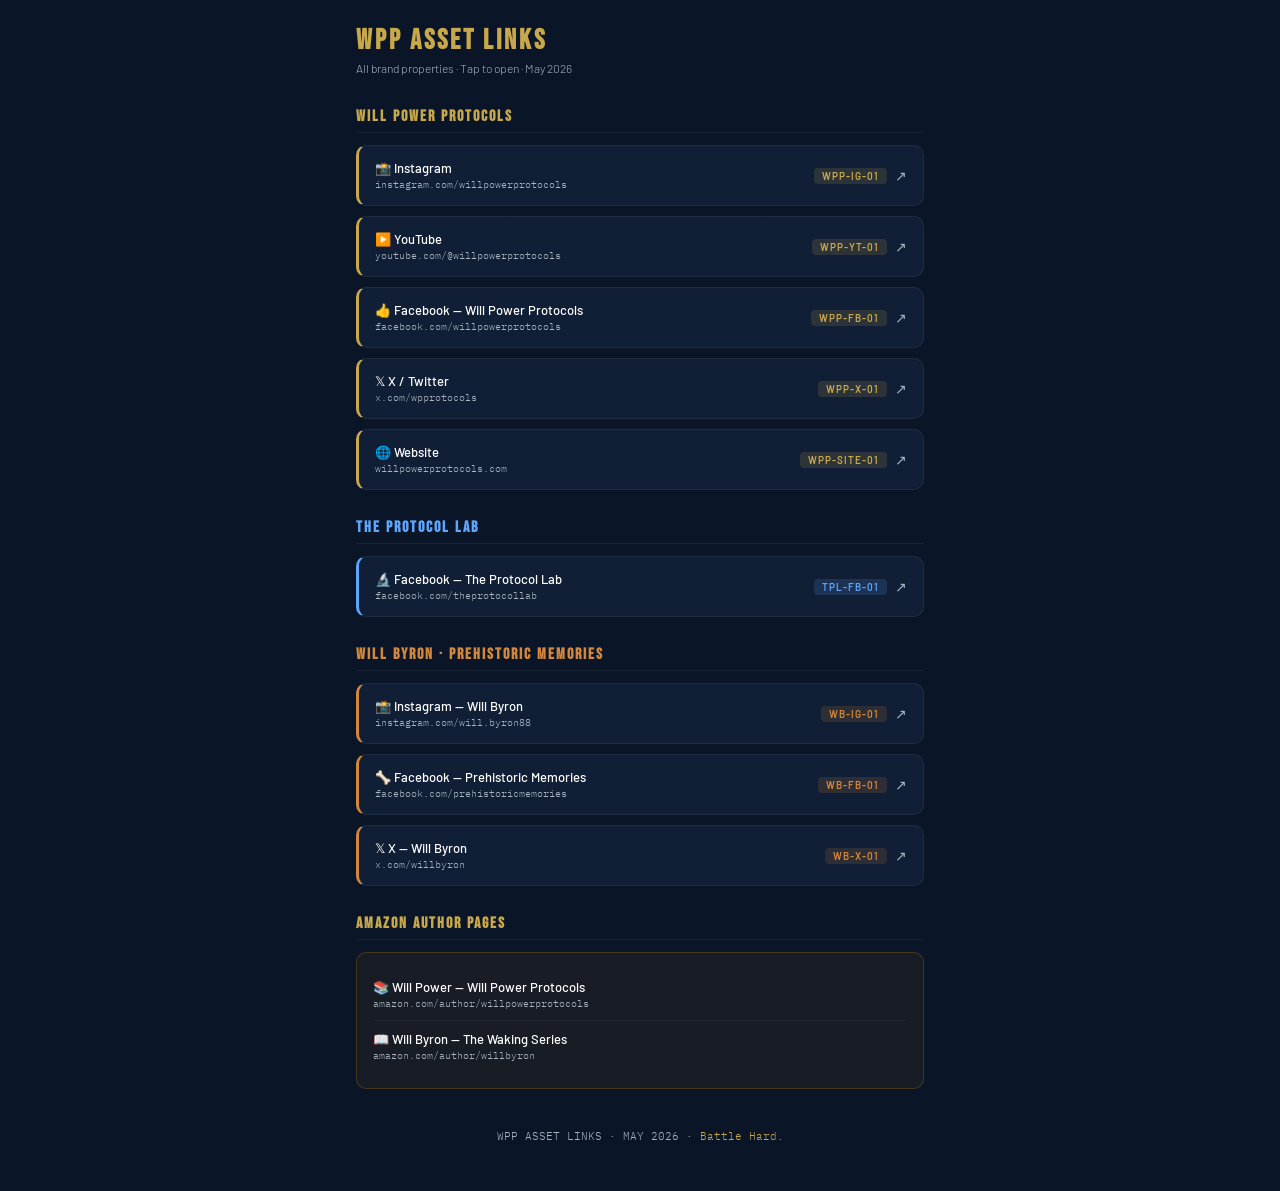
==== will-social-media-links/index.html @ e42b963a "add new social media instgram and fb accounts" ====
<!DOCTYPE html>
<html lang="en">
<head>
<meta charset="UTF-8">
<meta name="viewport" content="width=device-width, initial-scale=1">
<title>WPP Asset Links</title>
<link href="https://fonts.googleapis.com/css2?family=Bebas+Neue&family=Barlow:wght@300;400;500;600&family=IBM+Plex+Mono:wght@400;500&display=swap" rel="stylesheet">
<style>
:root{
  --navy:#0A1628;--mid:#101F36;--gold:#C9A84C;
  --amber:#D4863A;--blue:#60a5fa;--purple:#a78bfa;
  --white:#FFFFFF;--muted:#AAB4C0;--text:#D7DEE8;--green:#4ade80;
}
*{margin:0;padding:0;box-sizing:border-box;}
body{background:var(--navy);color:var(--text);font-family:'Barlow',sans-serif;font-weight:300;padding:24px 16px 48px;max-width:600px;margin:0 auto;}
h1{font-family:'Bebas Neue',sans-serif;font-size:28px;letter-spacing:3px;color:var(--gold);margin-bottom:4px;}
.subtitle{color:var(--muted);font-size:12px;margin-bottom:32px;}
h2{font-family:'Bebas Neue',sans-serif;font-size:16px;letter-spacing:2px;margin:28px 0 12px;padding-bottom:6px;border-bottom:1px solid rgba(255,255,255,0.06);}
h2.gold{color:var(--gold);}
h2.amber{color:var(--amber);}
h2.blue{color:var(--blue);}
h2.purple{color:var(--purple);}
.link-card{background:var(--mid);border:1px solid rgba(255,255,255,0.06);border-radius:10px;padding:14px 16px;margin-bottom:10px;display:flex;justify-content:space-between;align-items:center;text-decoration:none;transition:background 0.15s;}
.link-card:hover{background:#162038;}
.link-card.gold{border-left:3px solid var(--gold);}
.link-card.amber{border-left:3px solid var(--amber);}
.link-card.blue{border-left:3px solid var(--blue);}
.link-card.purple{border-left:3px solid var(--purple);}
.link-left{flex:1;}
.link-name{font-size:13px;font-weight:500;color:var(--white);margin-bottom:2px;}
.link-url{font-family:'IBM Plex Mono',monospace;font-size:10px;color:var(--muted);}
.link-key{font-size:10px;font-weight:600;text-transform:uppercase;letter-spacing:1px;padding:2px 8px;border-radius:4px;flex-shrink:0;margin-left:12px;}
.key-gold{background:rgba(201,168,76,0.15);color:var(--gold);}
.key-amber{background:rgba(212,134,58,0.15);color:var(--amber);}
.key-blue{background:rgba(96,165,250,0.15);color:var(--blue);}
.key-purple{background:rgba(161,139,250,0.15);color:var(--purple);}
.arrow{color:var(--muted);font-size:14px;margin-left:8px;flex-shrink:0;}
.amazon-section{background:rgba(255,153,0,0.06);border:1px solid rgba(255,153,0,0.2);border-radius:10px;padding:16px;margin-top:8px;}
.amazon-link{display:block;text-decoration:none;padding:10px 0;border-bottom:1px solid rgba(255,255,255,0.04);}
.amazon-link:last-child{border-bottom:none;}
.amazon-name{font-size:13px;font-weight:500;color:var(--white);margin-bottom:2px;}
.amazon-url{font-family:'IBM Plex Mono',monospace;font-size:10px;color:var(--muted);}
.footer{text-align:center;color:var(--muted);font-size:11px;margin-top:40px;font-family:'IBM Plex Mono',monospace;}
</style>
</head>
<body>

<h1>WPP Asset Links</h1>
<div class="subtitle">All brand properties · Tap to open · May 2026</div>

<!-- ══════ WILL POWER PROTOCOLS ══════ -->
<h2 class="gold">Will Power Protocols</h2>

<a class="link-card gold" href="https://www.instagram.com/willpowerprotocols" target="_blank">
  <div class="link-left">
    <div class="link-name">📸 Instagram</div>
    <div class="link-url">instagram.com/willpowerprotocols</div>
  </div>
  <span class="link-key key-gold">WPP-IG-01</span>
  <span class="arrow">↗</span>
</a>

<a class="link-card gold" href="https://www.youtube.com/@willpowerprotocols" target="_blank">
  <div class="link-left">
    <div class="link-name">▶️ YouTube</div>
    <div class="link-url">youtube.com/@willpowerprotocols</div>
  </div>
  <span class="link-key key-gold">WPP-YT-01</span>
  <span class="arrow">↗</span>
</a>

<a class="link-card gold" href="https://www.facebook.com/willpowerprotocols" target="_blank">
  <div class="link-left">
    <div class="link-name">👍 Facebook — Will Power Protocols</div>
    <div class="link-url">facebook.com/willpowerprotocols</div>
  </div>
  <span class="link-key key-gold">WPP-FB-01</span>
  <span class="arrow">↗</span>
</a>

<a class="link-card gold" href="https://x.com/wpprotocols" target="_blank">
  <div class="link-left">
    <div class="link-name">𝕏 X / Twitter</div>
    <div class="link-url">x.com/wpprotocols</div>
  </div>
  <span class="link-key key-gold">WPP-X-01</span>
  <span class="arrow">↗</span>
</a>

<a class="link-card gold" href="https://willpowerprotocols.com" target="_blank">
  <div class="link-left">
    <div class="link-name">🌐 Website</div>
    <div class="link-url">willpowerprotocols.com</div>
  </div>
  <span class="link-key key-gold">WPP-SITE-01</span>
  <span class="arrow">↗</span>
</a>

<!-- ══════ THE PROTOCOL LAB ══════ -->
<h2 class="blue">The Protocol Lab</h2>

<a class="link-card blue" href="https://www.facebook.com/theprotocollab" target="_blank">
  <div class="link-left">
    <div class="link-name">🔬 Facebook — The Protocol Lab</div>
    <div class="link-url">facebook.com/theprotocollab</div>
  </div>
  <span class="link-key key-blue">TPL-FB-01</span>
  <span class="arrow">↗</span>
</a>

<!-- ══════ WILL BYRON / PREHISTORIC MEMORIES ══════ -->
<h2 class="amber">Will Byron · Prehistoric Memories</h2>

<a class="link-card amber" href="https://www.instagram.com/will.byron88" target="_blank">
  <div class="link-left">
    <div class="link-name">📸 Instagram — Will Byron</div>
    <div class="link-url">instagram.com/will.byron88</div>
  </div>
  <span class="link-key key-amber">WB-IG-01</span>
  <span class="arrow">↗</span>
</a>

<a class="link-card amber" href="https://www.facebook.com/prehistoricmemories" target="_blank">
  <div class="link-left">
    <div class="link-name">🦴 Facebook — Prehistoric Memories</div>
    <div class="link-url">facebook.com/prehistoricmemories</div>
  </div>
  <span class="link-key key-amber">WB-FB-01</span>
  <span class="arrow">↗</span>
</a>

<a class="link-card amber" href="https://x.com/willbyron" target="_blank">
  <div class="link-left">
    <div class="link-name">𝕏 X — Will Byron</div>
    <div class="link-url">x.com/willbyron</div>
  </div>
  <span class="link-key key-amber">WB-X-01</span>
  <span class="arrow">↗</span>
</a>

<!-- ══════ AMAZON AUTHOR PAGES ══════ -->
<h2 class="gold">Amazon Author Pages</h2>
<div class="amazon-section">
  <a class="amazon-link" href="https://www.amazon.com/author/willpowerprotocols" target="_blank">
    <div class="amazon-name">📚 Will Power — Will Power Protocols</div>
    <div class="amazon-url">amazon.com/author/willpowerprotocols</div>
  </a>
  <a class="amazon-link" href="https://www.amazon.com/author/willbyron" target="_blank">
    <div class="amazon-name">📖 Will Byron — The Waking Series</div>
    <div class="amazon-url">amazon.com/author/willbyron</div>
  </a>
</div>

<div class="footer">WPP ASSET LINKS · MAY 2026 · <span style="color:var(--gold)">Battle Hard.</span></div>

</body>
</html>
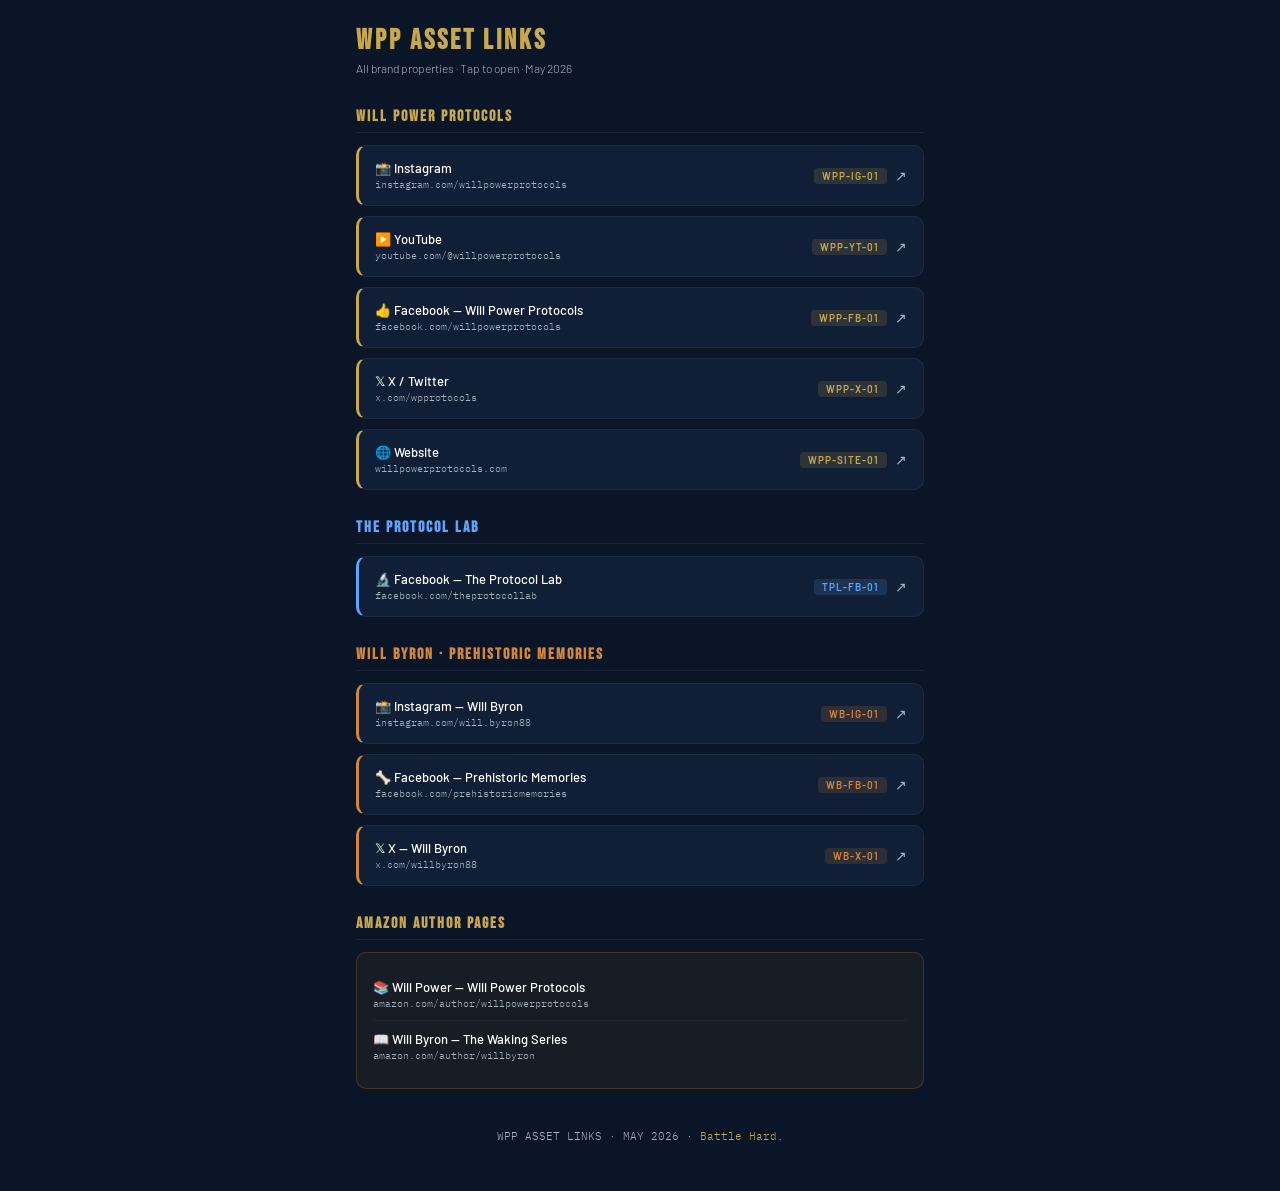
==== commit 4ff89d2e: "changed x account" ====
--- a/will-social-media-links/index.html
+++ b/will-social-media-links/index.html
@@ -129,10 +129,10 @@
   <span class="arrow">↗</span>
 </a>
 
-<a class="link-card amber" href="https://x.com/willbyron" target="_blank">
+<a class="link-card amber" href="https://x.com/willbyron88" target="_blank">
   <div class="link-left">
     <div class="link-name">𝕏 X — Will Byron</div>
-    <div class="link-url">x.com/willbyron</div>
+    <div class="link-url">x.com/willbyron88</div>
   </div>
   <span class="link-key key-amber">WB-X-01</span>
   <span class="arrow">↗</span>
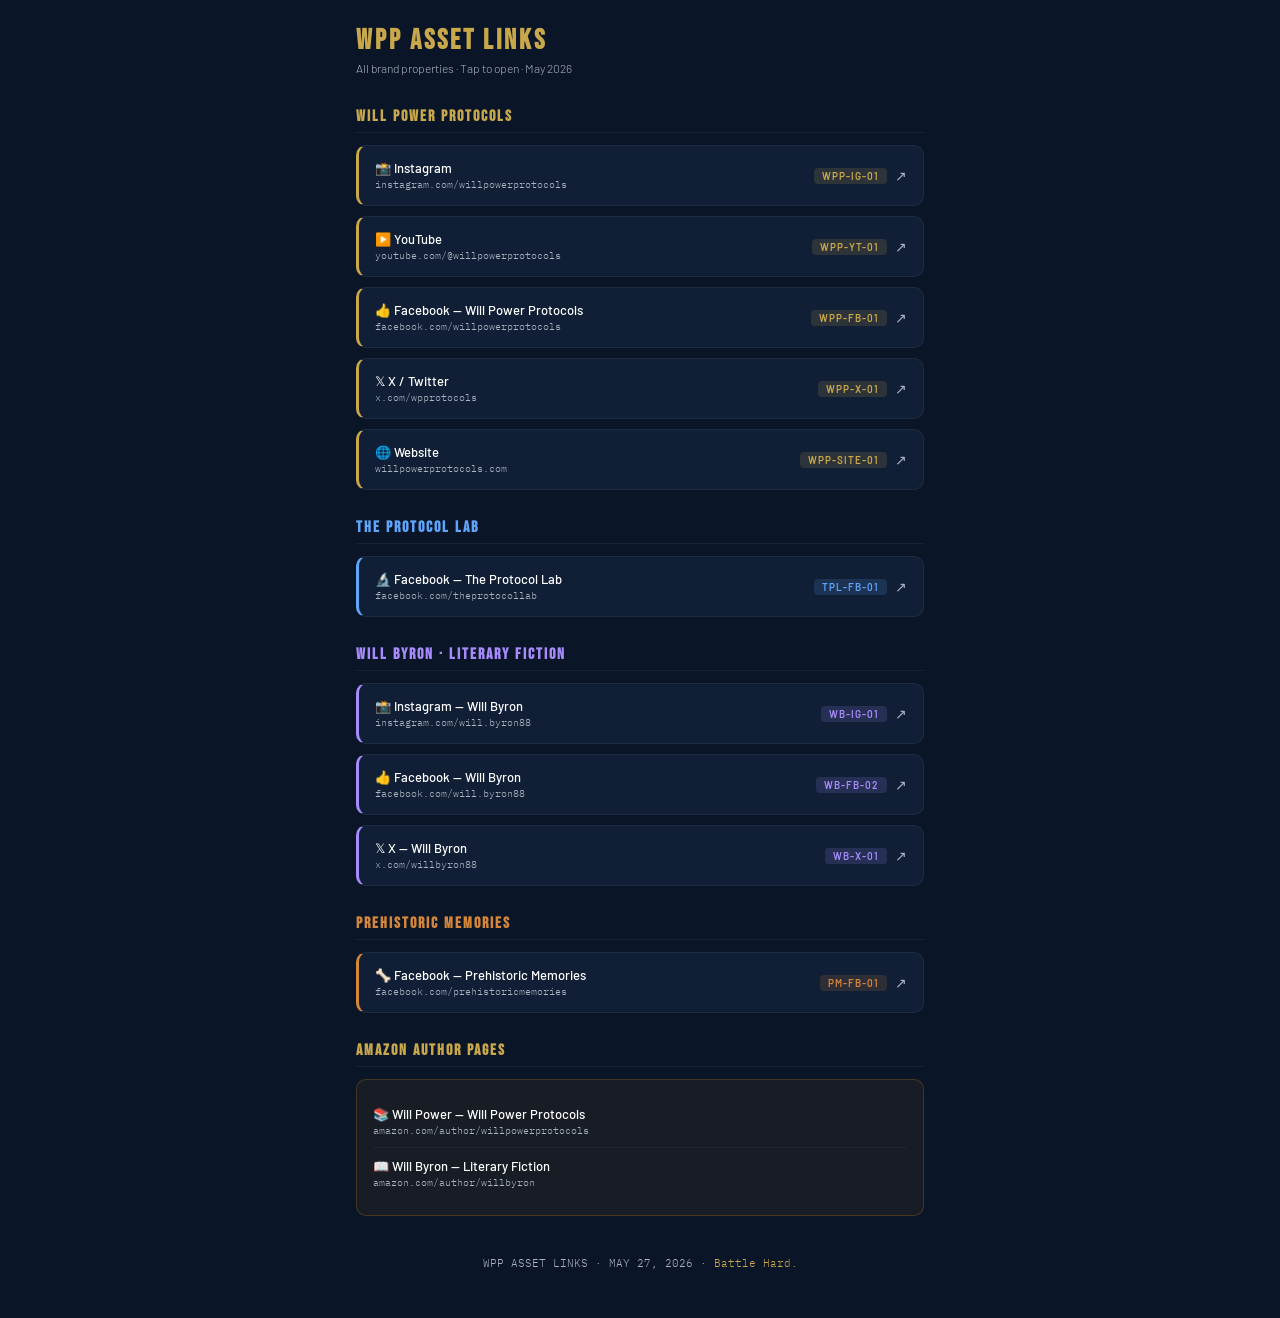
==== commit e78b75b1: "update before major changes" ====
--- a/will-social-media-links/index.html
+++ b/will-social-media-links/index.html
@@ -33,6 +33,7 @@
 .key-gold{background:rgba(201,168,76,0.15);color:var(--gold);}
 .key-amber{background:rgba(212,134,58,0.15);color:var(--amber);}
 .key-blue{background:rgba(96,165,250,0.15);color:var(--blue);}
+.link-card.purple{border-left:3px solid var(--purple);}
 .key-purple{background:rgba(161,139,250,0.15);color:var(--purple);}
 .arrow{color:var(--muted);font-size:14px;margin-left:8px;flex-shrink:0;}
 .amazon-section{background:rgba(255,153,0,0.06);border:1px solid rgba(255,153,0,0.2);border-radius:10px;padding:16px;margin-top:8px;}
@@ -108,33 +109,45 @@
   <span class="arrow">↗</span>
 </a>
 
-<!-- ══════ WILL BYRON / PREHISTORIC MEMORIES ══════ -->
-<h2 class="amber">Will Byron · Prehistoric Memories</h2>
+<!-- ══════ WILL BYRON ══════ -->
+<h2 class="purple">Will Byron · Literary Fiction</h2>
 
-<a class="link-card amber" href="https://www.instagram.com/will.byron88" target="_blank">
+<a class="link-card purple" href="https://www.instagram.com/will.byron88" target="_blank">
   <div class="link-left">
     <div class="link-name">📸 Instagram — Will Byron</div>
     <div class="link-url">instagram.com/will.byron88</div>
   </div>
-  <span class="link-key key-amber">WB-IG-01</span>
+  <span class="link-key key-purple">WB-IG-01</span>
   <span class="arrow">↗</span>
 </a>
+
+<a class="link-card purple" href="https://www.facebook.com/will.byron88" target="_blank">
+  <div class="link-left">
+    <div class="link-name">👍 Facebook — Will Byron</div>
+    <div class="link-url">facebook.com/will.byron88</div>
+  </div>
+  <span class="link-key key-purple">WB-FB-02</span>
+  <span class="arrow">↗</span>
+</a>
+
+<a class="link-card purple" href="https://x.com/willbyron88" target="_blank">
+  <div class="link-left">
+    <div class="link-name">𝕏 X — Will Byron</div>
+    <div class="link-url">x.com/willbyron88</div>
+  </div>
+  <span class="link-key key-purple">WB-X-01</span>
+  <span class="arrow">↗</span>
+</a>
+
+<!-- ══════ PREHISTORIC MEMORIES ══════ -->
+<h2 class="amber">Prehistoric Memories</h2>
 
 <a class="link-card amber" href="https://www.facebook.com/prehistoricmemories" target="_blank">
   <div class="link-left">
     <div class="link-name">🦴 Facebook — Prehistoric Memories</div>
     <div class="link-url">facebook.com/prehistoricmemories</div>
   </div>
-  <span class="link-key key-amber">WB-FB-01</span>
-  <span class="arrow">↗</span>
-</a>
-
-<a class="link-card amber" href="https://x.com/willbyron88" target="_blank">
-  <div class="link-left">
-    <div class="link-name">𝕏 X — Will Byron</div>
-    <div class="link-url">x.com/willbyron88</div>
-  </div>
-  <span class="link-key key-amber">WB-X-01</span>
+  <span class="link-key key-amber">PM-FB-01</span>
   <span class="arrow">↗</span>
 </a>
 
@@ -146,12 +159,12 @@
     <div class="amazon-url">amazon.com/author/willpowerprotocols</div>
   </a>
   <a class="amazon-link" href="https://www.amazon.com/author/willbyron" target="_blank">
-    <div class="amazon-name">📖 Will Byron — The Waking Series</div>
+    <div class="amazon-name">📖 Will Byron — Literary Fiction</div>
     <div class="amazon-url">amazon.com/author/willbyron</div>
   </a>
 </div>
 
-<div class="footer">WPP ASSET LINKS · MAY 2026 · <span style="color:var(--gold)">Battle Hard.</span></div>
+<div class="footer">WPP ASSET LINKS · MAY 27, 2026 · <span style="color:var(--gold)">Battle Hard.</span></div>
 
 </body>
 </html>
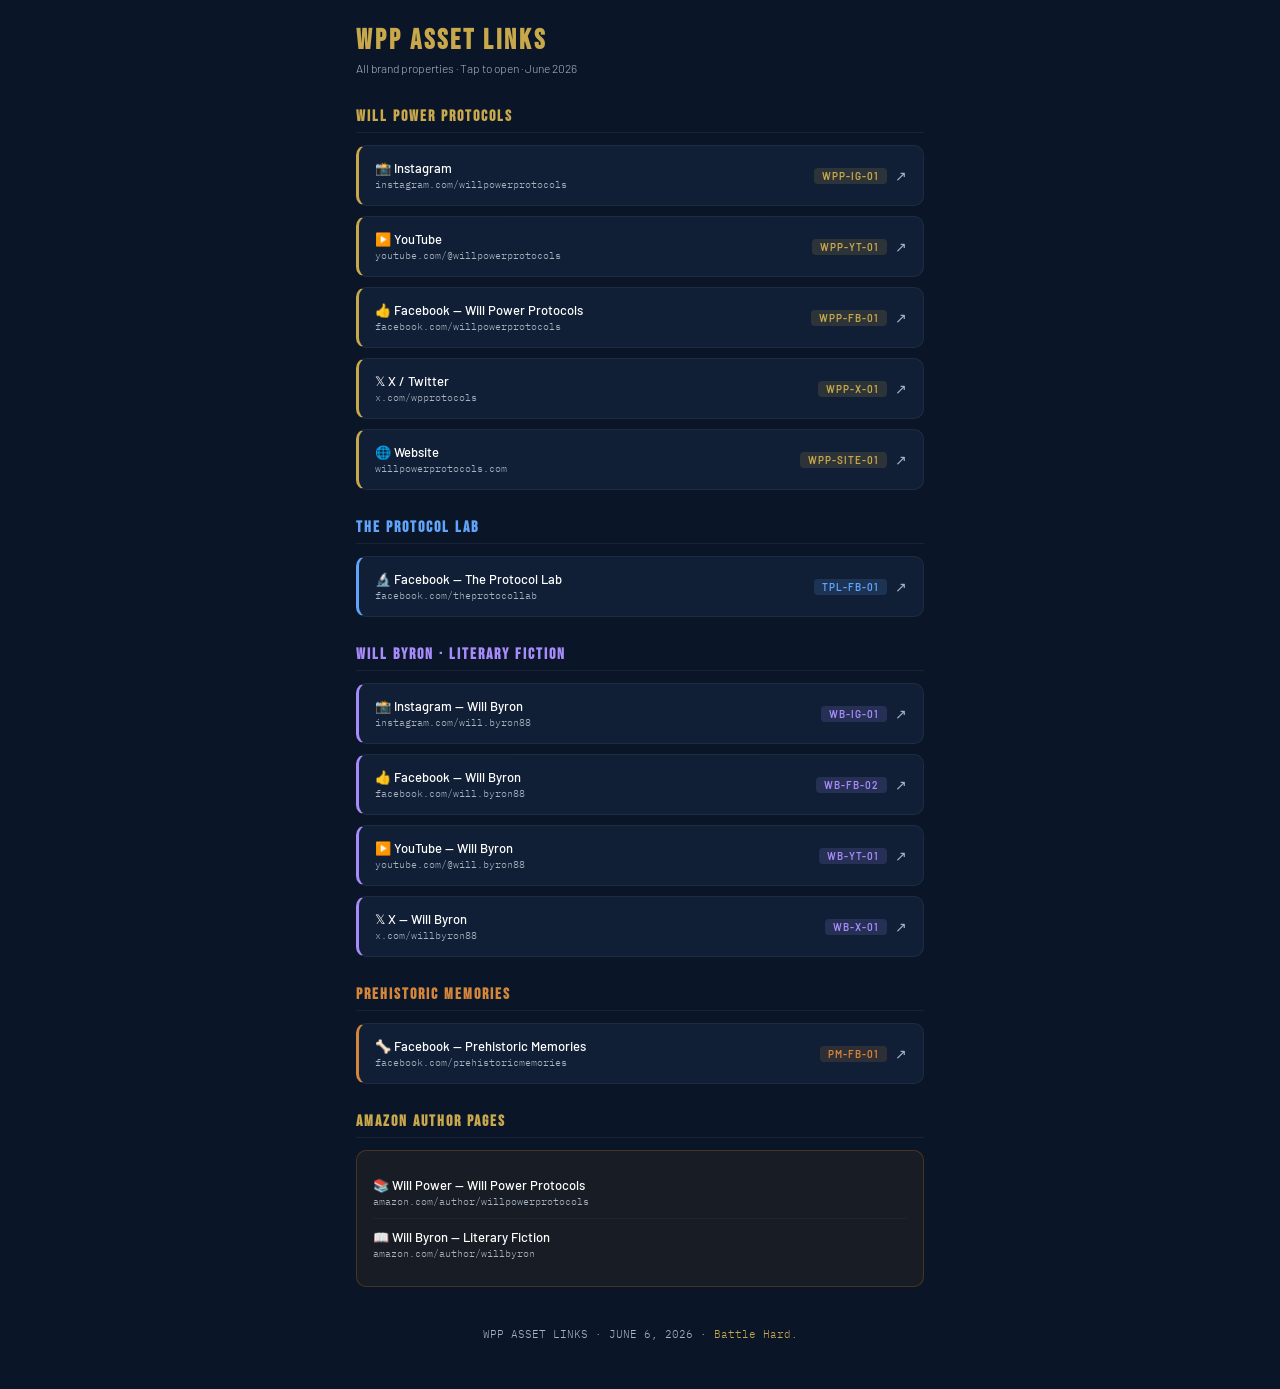
==== commit be8ab122: "update dashboard, add .gitignore" ====
--- a/will-social-media-links/index.html
+++ b/will-social-media-links/index.html
@@ -47,7 +47,7 @@
 <body>
 
 <h1>WPP Asset Links</h1>
-<div class="subtitle">All brand properties · Tap to open · May 2026</div>
+<div class="subtitle">All brand properties · Tap to open · June 2026</div>
 
 <!-- ══════ WILL POWER PROTOCOLS ══════ -->
 <h2 class="gold">Will Power Protocols</h2>
@@ -130,6 +130,15 @@
   <span class="arrow">↗</span>
 </a>
 
+<a class="link-card purple" href="https://www.youtube.com/@will.byron88" target="_blank">
+  <div class="link-left">
+    <div class="link-name">▶️ YouTube — Will Byron</div>
+    <div class="link-url">youtube.com/@will.byron88</div>
+  </div>
+  <span class="link-key key-purple">WB-YT-01</span>
+  <span class="arrow">↗</span>
+</a>
+
 <a class="link-card purple" href="https://x.com/willbyron88" target="_blank">
   <div class="link-left">
     <div class="link-name">𝕏 X — Will Byron</div>
@@ -164,7 +173,7 @@
   </a>
 </div>
 
-<div class="footer">WPP ASSET LINKS · MAY 27, 2026 · <span style="color:var(--gold)">Battle Hard.</span></div>
+<div class="footer">WPP ASSET LINKS · JUNE 6, 2026 · <span style="color:var(--gold)">Battle Hard.</span></div>
 
 </body>
 </html>
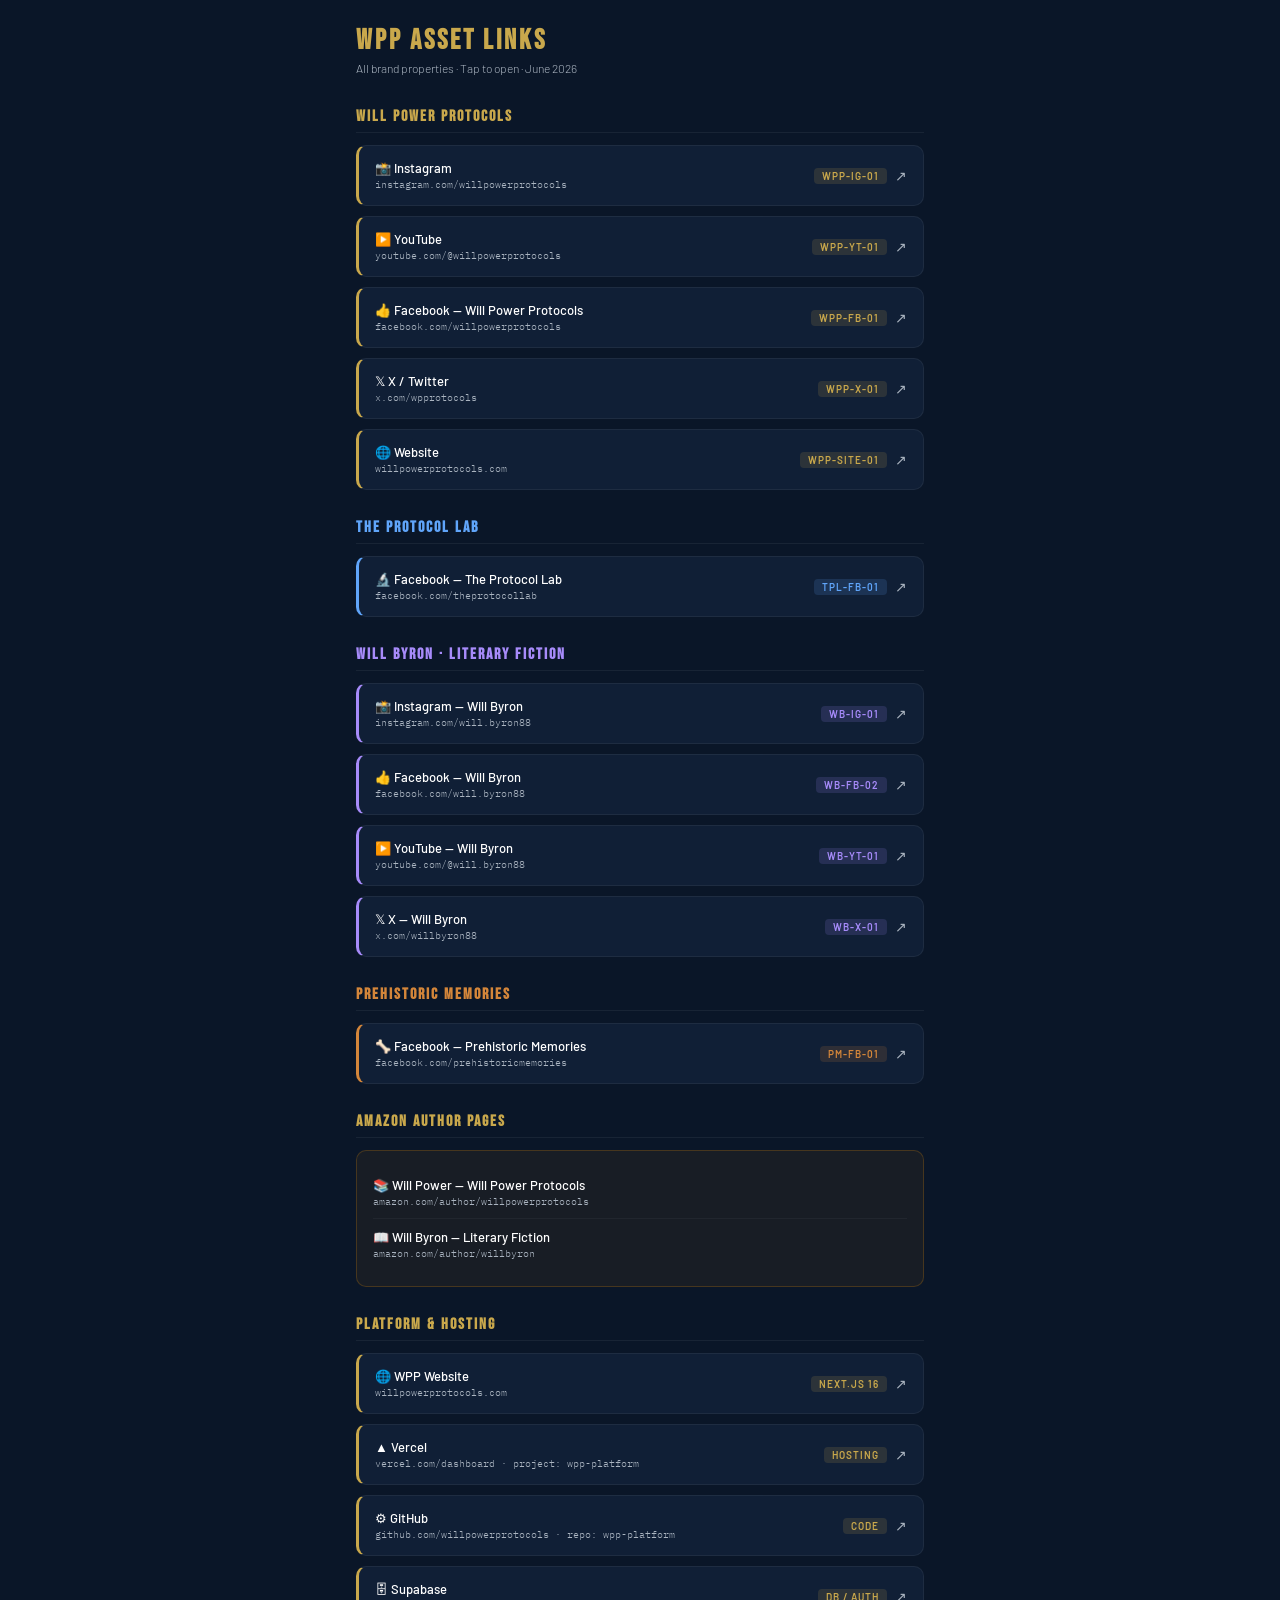
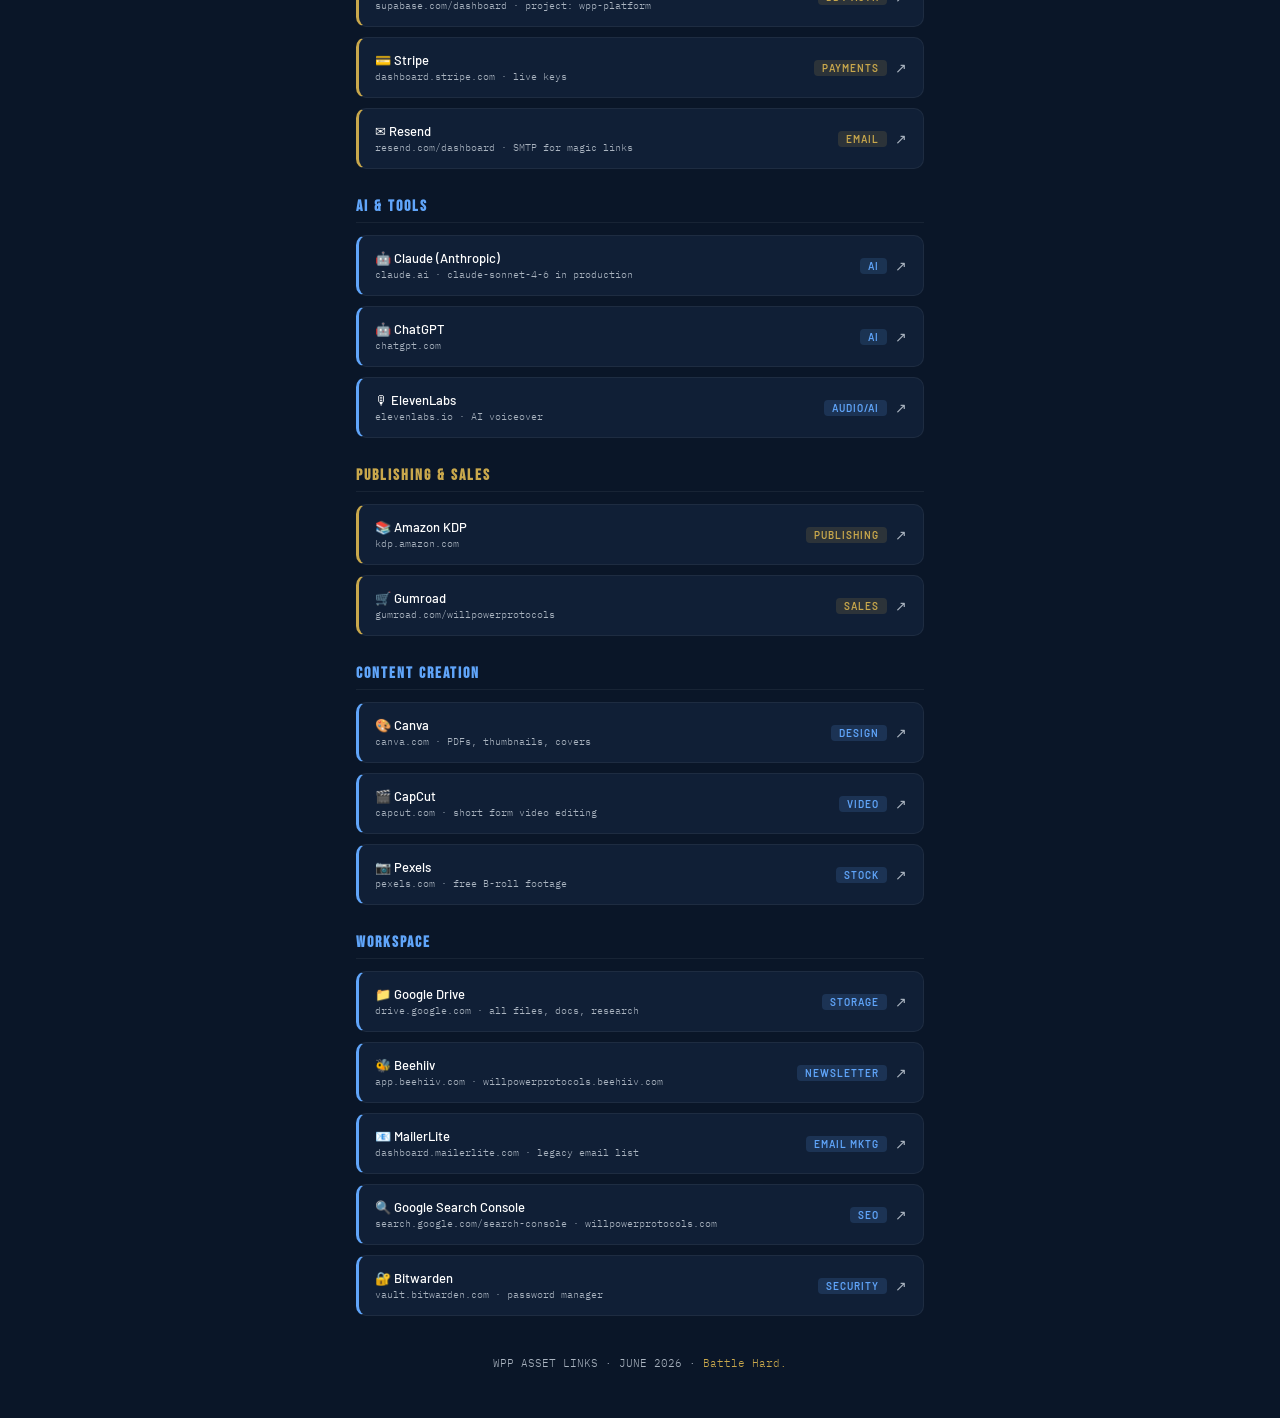
==== commit e0795a64: "fix warnings" ====
--- a/will-social-media-links/index.html
+++ b/will-social-media-links/index.html
@@ -173,7 +173,193 @@
   </a>
 </div>
 
-<div class="footer">WPP ASSET LINKS · JUNE 6, 2026 · <span style="color:var(--gold)">Battle Hard.</span></div>
+<!-- ══════ TECH STACK — PLATFORM ══════ -->
+<h2 class="gold">Platform & Hosting</h2>
+
+<a class="link-card gold" href="https://www.willpowerprotocols.com" target="_blank">
+  <div class="link-left">
+    <div class="link-name">🌐 WPP Website</div>
+    <div class="link-url">willpowerprotocols.com</div>
+  </div>
+  <span class="link-key key-gold">Next.js 16</span>
+  <span class="arrow">↗</span>
+</a>
+
+<a class="link-card gold" href="https://vercel.com/dashboard" target="_blank">
+  <div class="link-left">
+    <div class="link-name">▲ Vercel</div>
+    <div class="link-url">vercel.com/dashboard · project: wpp-platform</div>
+  </div>
+  <span class="link-key key-gold">Hosting</span>
+  <span class="arrow">↗</span>
+</a>
+
+<a class="link-card gold" href="https://github.com/willpowerprotocols" target="_blank">
+  <div class="link-left">
+    <div class="link-name">⚙ GitHub</div>
+    <div class="link-url">github.com/willpowerprotocols · repo: wpp-platform</div>
+  </div>
+  <span class="link-key key-gold">Code</span>
+  <span class="arrow">↗</span>
+</a>
+
+<a class="link-card gold" href="https://supabase.com/dashboard" target="_blank">
+  <div class="link-left">
+    <div class="link-name">🗄 Supabase</div>
+    <div class="link-url">supabase.com/dashboard · project: wpp-platform</div>
+  </div>
+  <span class="link-key key-gold">DB / Auth</span>
+  <span class="arrow">↗</span>
+</a>
+
+<a class="link-card gold" href="https://dashboard.stripe.com" target="_blank">
+  <div class="link-left">
+    <div class="link-name">💳 Stripe</div>
+    <div class="link-url">dashboard.stripe.com · live keys</div>
+  </div>
+  <span class="link-key key-gold">Payments</span>
+  <span class="arrow">↗</span>
+</a>
+
+<a class="link-card gold" href="https://resend.com/dashboard" target="_blank">
+  <div class="link-left">
+    <div class="link-name">✉ Resend</div>
+    <div class="link-url">resend.com/dashboard · SMTP for magic links</div>
+  </div>
+  <span class="link-key key-gold">Email</span>
+  <span class="arrow">↗</span>
+</a>
+
+<!-- ══════ TECH STACK — AI ══════ -->
+<h2 class="blue">AI & Tools</h2>
+
+<a class="link-card blue" href="https://claude.ai" target="_blank">
+  <div class="link-left">
+    <div class="link-name">🤖 Claude (Anthropic)</div>
+    <div class="link-url">claude.ai · claude-sonnet-4-6 in production</div>
+  </div>
+  <span class="link-key key-blue">AI</span>
+  <span class="arrow">↗</span>
+</a>
+
+<a class="link-card blue" href="https://chatgpt.com" target="_blank">
+  <div class="link-left">
+    <div class="link-name">🤖 ChatGPT</div>
+    <div class="link-url">chatgpt.com</div>
+  </div>
+  <span class="link-key key-blue">AI</span>
+  <span class="arrow">↗</span>
+</a>
+
+<a class="link-card blue" href="https://elevenlabs.io" target="_blank">
+  <div class="link-left">
+    <div class="link-name">🎙 ElevenLabs</div>
+    <div class="link-url">elevenlabs.io · AI voiceover</div>
+  </div>
+  <span class="link-key key-blue">Audio/AI</span>
+  <span class="arrow">↗</span>
+</a>
+
+<!-- ══════ TECH STACK — PUBLISHING & SALES ══════ -->
+<h2 class="gold">Publishing & Sales</h2>
+
+<a class="link-card gold" href="https://kdp.amazon.com" target="_blank">
+  <div class="link-left">
+    <div class="link-name">📚 Amazon KDP</div>
+    <div class="link-url">kdp.amazon.com</div>
+  </div>
+  <span class="link-key key-gold">Publishing</span>
+  <span class="arrow">↗</span>
+</a>
+
+<a class="link-card gold" href="https://gumroad.com/willpowerprotocols" target="_blank">
+  <div class="link-left">
+    <div class="link-name">🛒 Gumroad</div>
+    <div class="link-url">gumroad.com/willpowerprotocols</div>
+  </div>
+  <span class="link-key key-gold">Sales</span>
+  <span class="arrow">↗</span>
+</a>
+
+<!-- ══════ TECH STACK — CONTENT ══════ -->
+<h2 class="blue">Content Creation</h2>
+
+<a class="link-card blue" href="https://canva.com" target="_blank">
+  <div class="link-left">
+    <div class="link-name">🎨 Canva</div>
+    <div class="link-url">canva.com · PDFs, thumbnails, covers</div>
+  </div>
+  <span class="link-key key-blue">Design</span>
+  <span class="arrow">↗</span>
+</a>
+
+<a class="link-card blue" href="https://capcut.com" target="_blank">
+  <div class="link-left">
+    <div class="link-name">🎬 CapCut</div>
+    <div class="link-url">capcut.com · short form video editing</div>
+  </div>
+  <span class="link-key key-blue">Video</span>
+  <span class="arrow">↗</span>
+</a>
+
+<a class="link-card blue" href="https://pexels.com" target="_blank">
+  <div class="link-left">
+    <div class="link-name">📷 Pexels</div>
+    <div class="link-url">pexels.com · free B-roll footage</div>
+  </div>
+  <span class="link-key key-blue">Stock</span>
+  <span class="arrow">↗</span>
+</a>
+
+<!-- ══════ TECH STACK — WORKSPACE ══════ -->
+<h2 class="blue">Workspace</h2>
+
+<a class="link-card blue" href="https://drive.google.com" target="_blank">
+  <div class="link-left">
+    <div class="link-name">📁 Google Drive</div>
+    <div class="link-url">drive.google.com · all files, docs, research</div>
+  </div>
+  <span class="link-key key-blue">Storage</span>
+  <span class="arrow">↗</span>
+</a>
+
+<a class="link-card blue" href="https://app.beehiiv.com" target="_blank">
+  <div class="link-left">
+    <div class="link-name">🐝 Beehiiv</div>
+    <div class="link-url">app.beehiiv.com · willpowerprotocols.beehiiv.com</div>
+  </div>
+  <span class="link-key key-blue">Newsletter</span>
+  <span class="arrow">↗</span>
+</a>
+
+<a class="link-card blue" href="https://dashboard.mailerlite.com" target="_blank">
+  <div class="link-left">
+    <div class="link-name">📧 MailerLite</div>
+    <div class="link-url">dashboard.mailerlite.com · legacy email list</div>
+  </div>
+  <span class="link-key key-blue">Email Mktg</span>
+  <span class="arrow">↗</span>
+</a>
+
+<a class="link-card blue" href="https://search.google.com/search-console" target="_blank">
+  <div class="link-left">
+    <div class="link-name">🔍 Google Search Console</div>
+    <div class="link-url">search.google.com/search-console · willpowerprotocols.com</div>
+  </div>
+  <span class="link-key key-blue">SEO</span>
+  <span class="arrow">↗</span>
+</a>
+
+<a class="link-card blue" href="https://vault.bitwarden.com" target="_blank">
+  <div class="link-left">
+    <div class="link-name">🔐 Bitwarden</div>
+    <div class="link-url">vault.bitwarden.com · password manager</div>
+  </div>
+  <span class="link-key key-blue">Security</span>
+  <span class="arrow">↗</span>
+</a>
+
+<div class="footer">WPP ASSET LINKS · JUNE 2026 · <span style="color:var(--gold)">Battle Hard.</span></div>
 
 </body>
 </html>
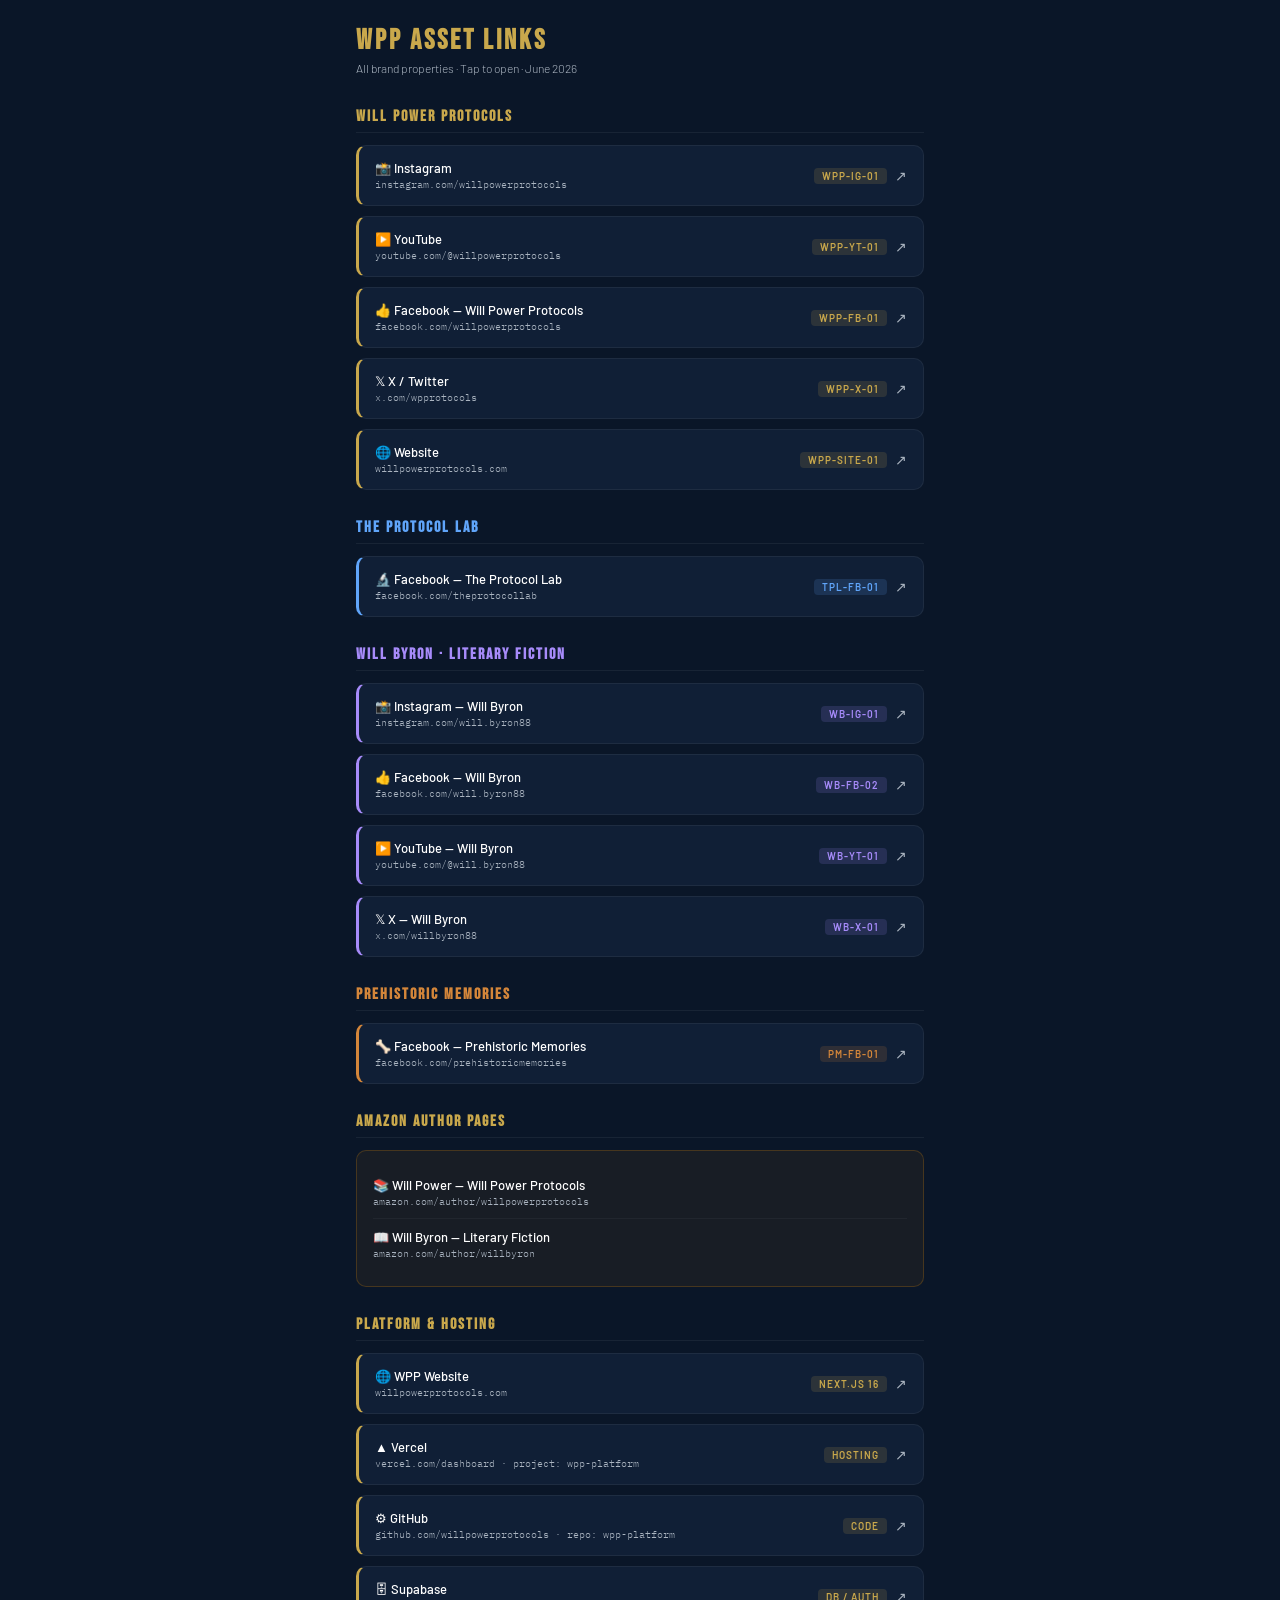
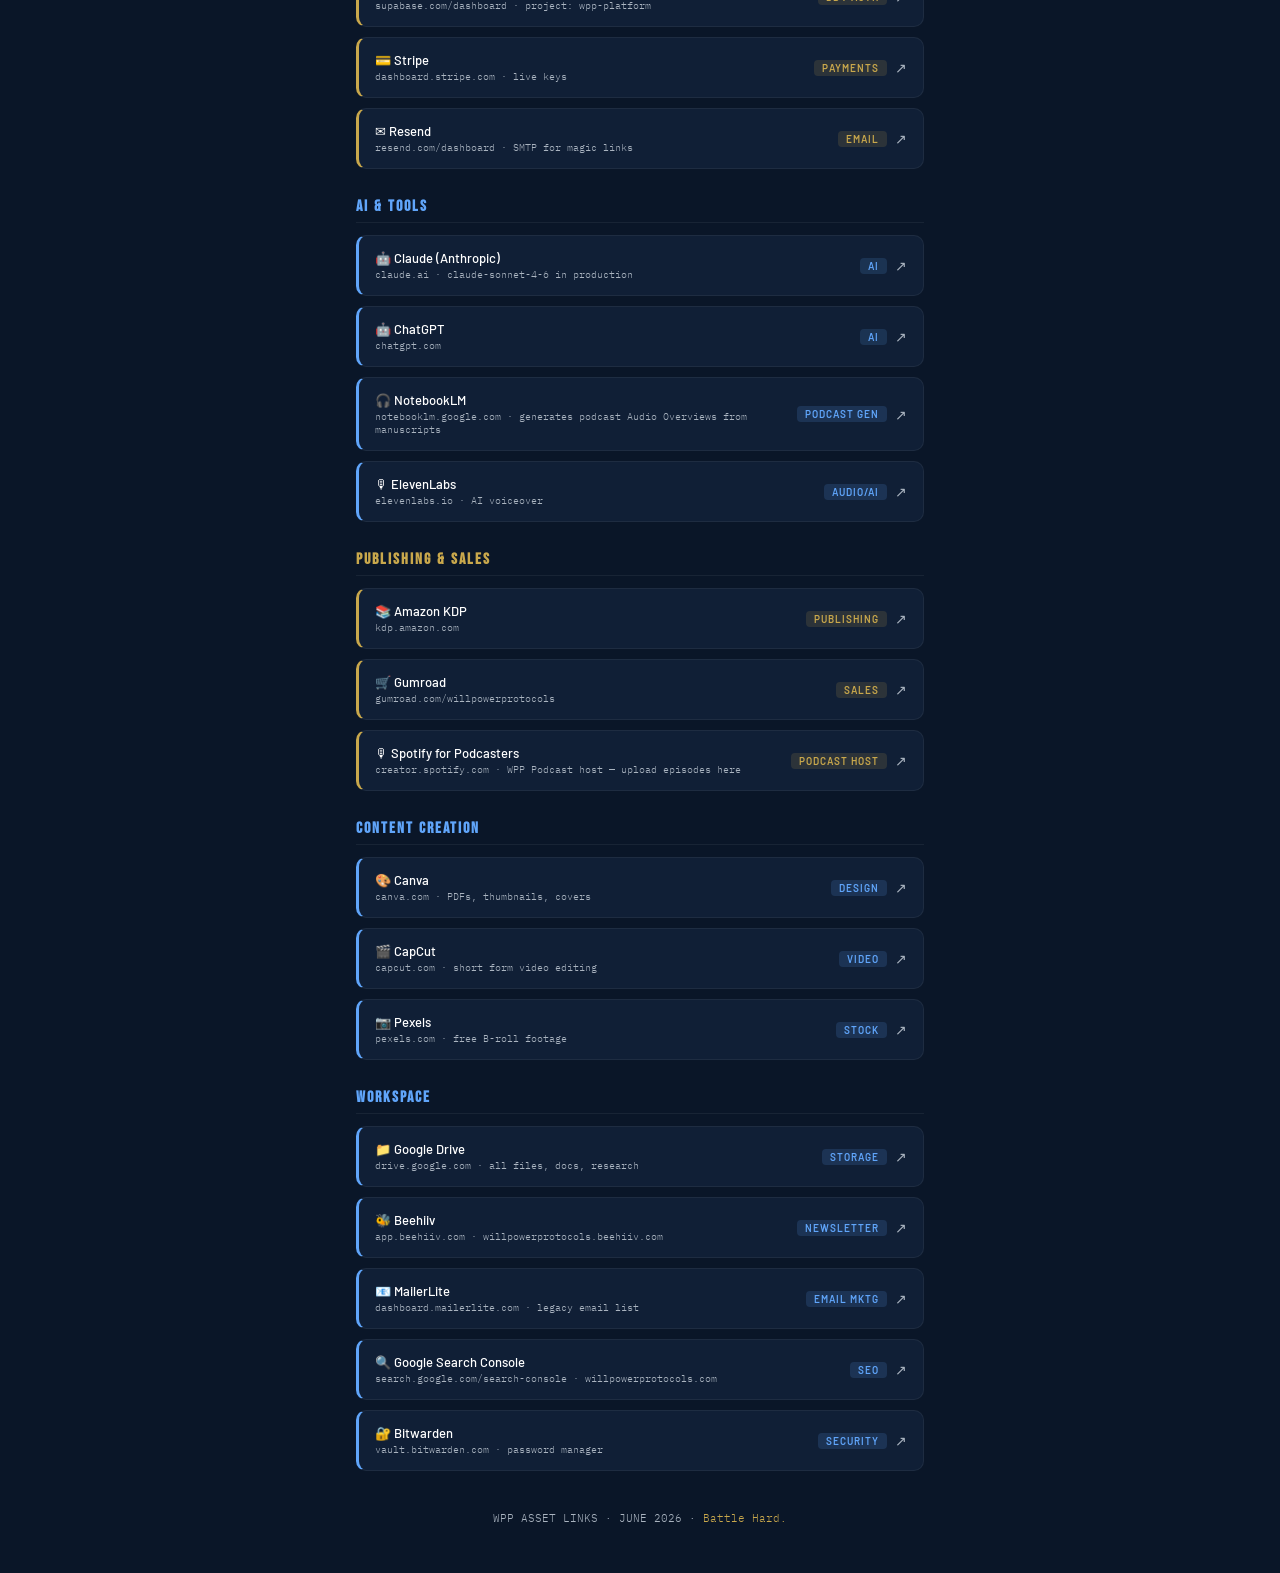
==== commit 6276ebd9: "team mossman app" ====
--- a/will-social-media-links/index.html
+++ b/will-social-media-links/index.html
@@ -251,6 +251,15 @@
   <span class="arrow">↗</span>
 </a>
 
+<a class="link-card blue" href="https://notebooklm.google.com" target="_blank">
+  <div class="link-left">
+    <div class="link-name">🎧 NotebookLM</div>
+    <div class="link-url">notebooklm.google.com · generates podcast Audio Overviews from manuscripts</div>
+  </div>
+  <span class="link-key key-blue">Podcast Gen</span>
+  <span class="arrow">↗</span>
+</a>
+
 <a class="link-card blue" href="https://elevenlabs.io" target="_blank">
   <div class="link-left">
     <div class="link-name">🎙 ElevenLabs</div>
@@ -281,6 +290,15 @@
   <span class="arrow">↗</span>
 </a>
 
+<a class="link-card gold" href="https://creator.spotify.com" target="_blank">
+  <div class="link-left">
+    <div class="link-name">🎙 Spotify for Podcasters</div>
+    <div class="link-url">creator.spotify.com · WPP Podcast host — upload episodes here</div>
+  </div>
+  <span class="link-key key-gold">Podcast Host</span>
+  <span class="arrow">↗</span>
+</a>
+
 <!-- ══════ TECH STACK — CONTENT ══════ -->
 <h2 class="blue">Content Creation</h2>
 
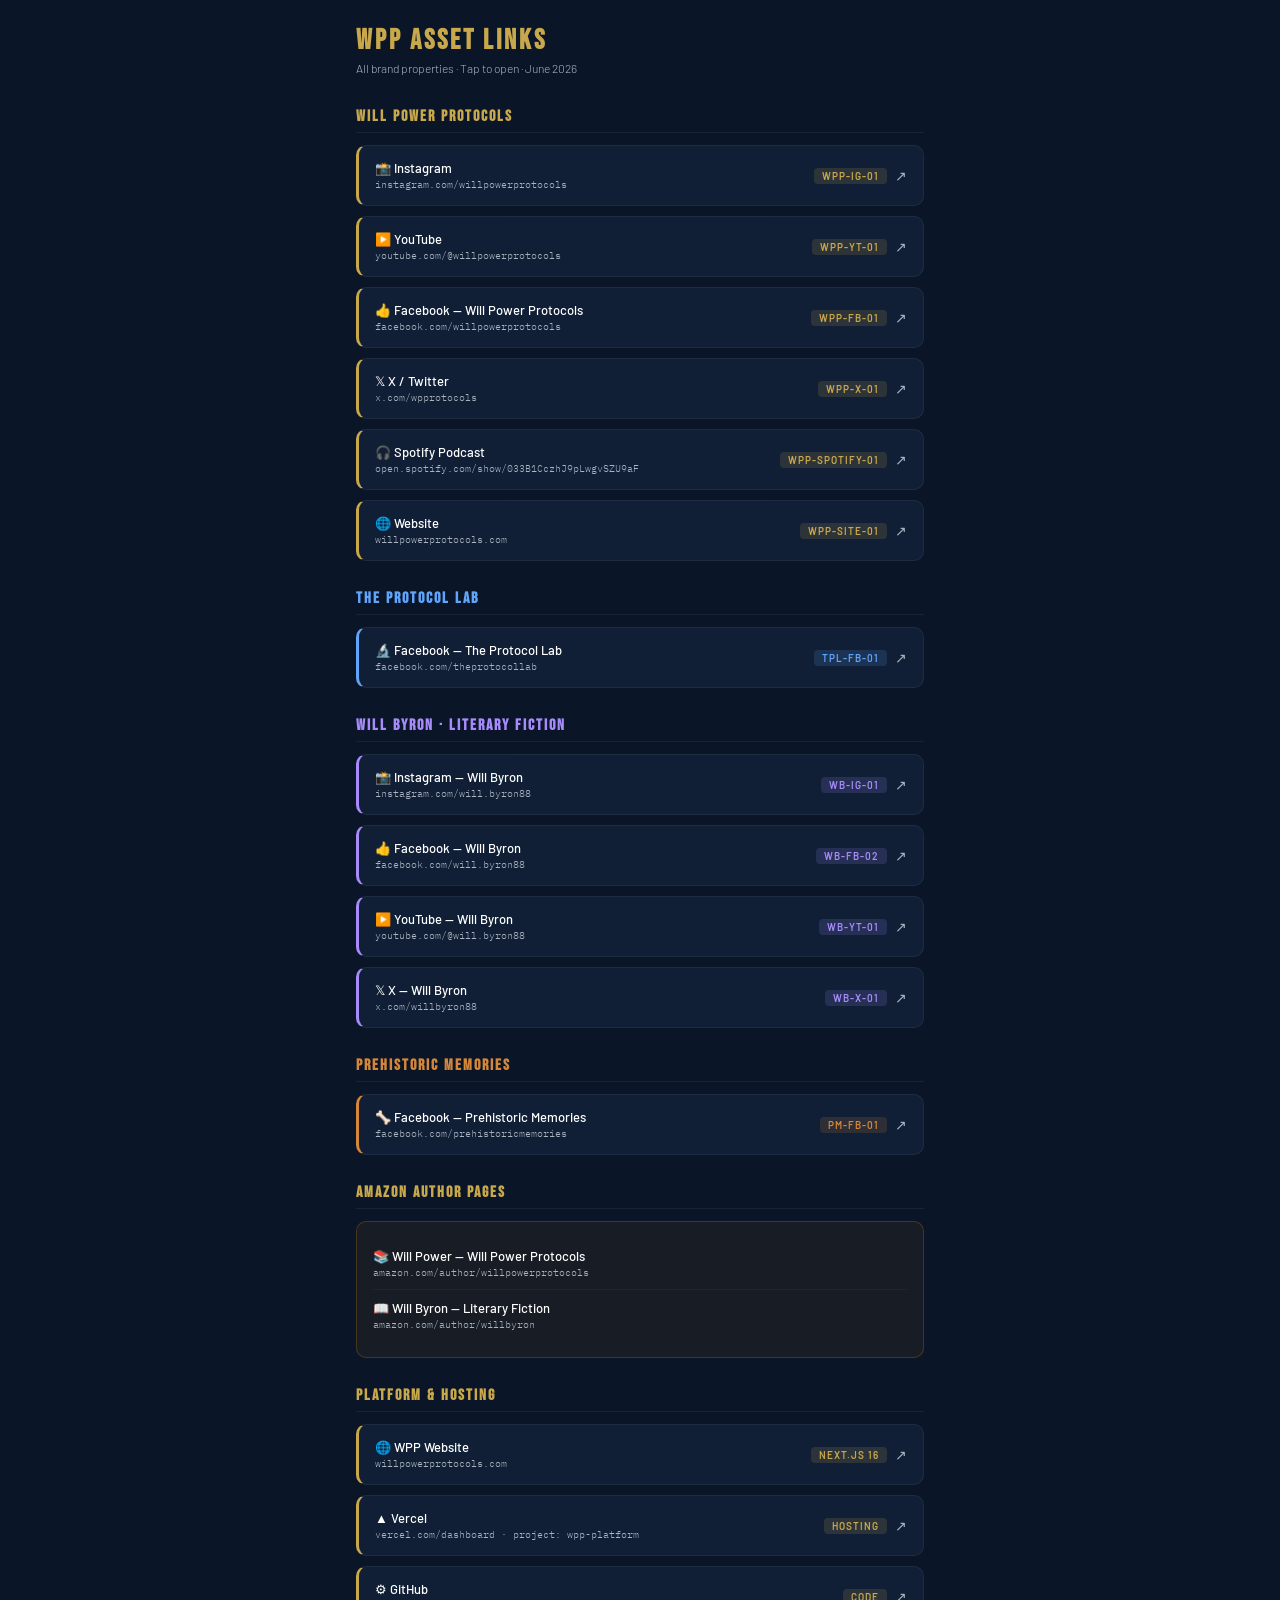
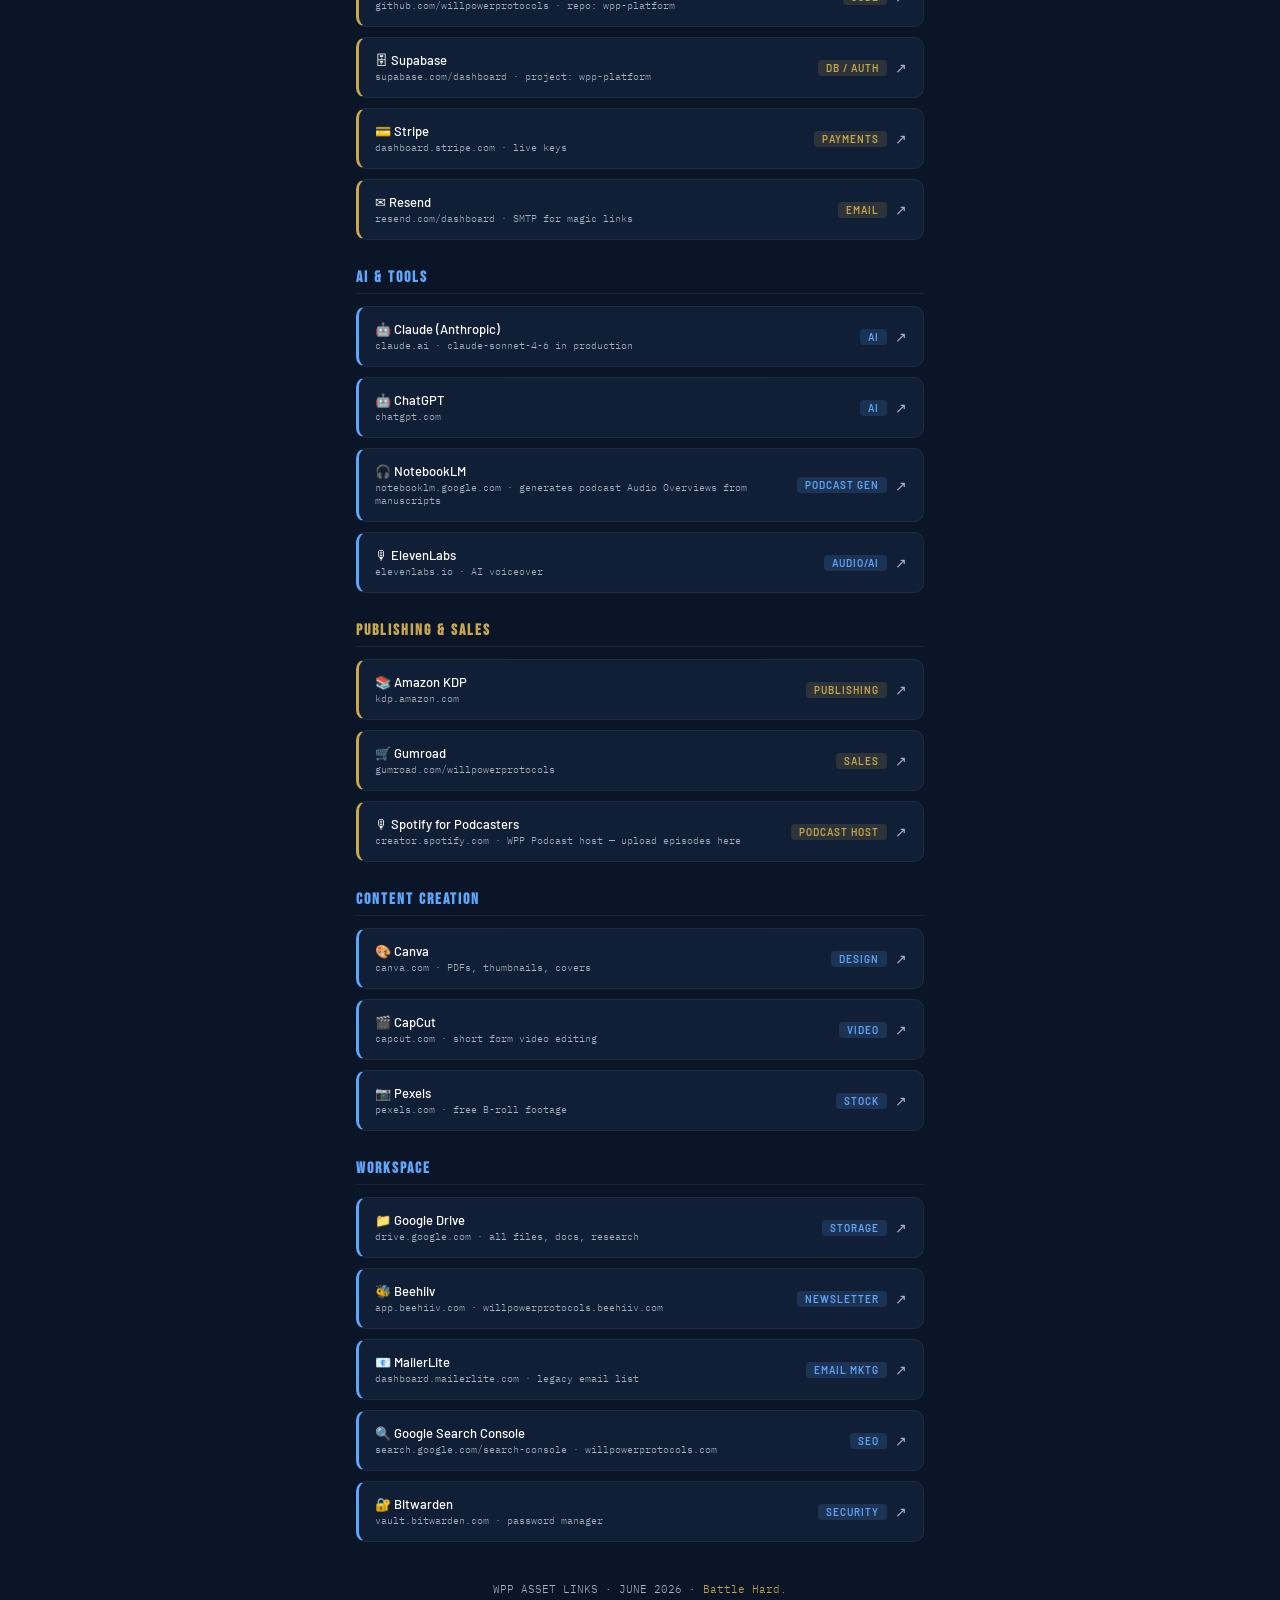
==== commit cbfd772d: "Add public Spotify show link to WPP section" ====
--- a/will-social-media-links/index.html
+++ b/will-social-media-links/index.html
@@ -88,6 +88,15 @@
   <span class="arrow">↗</span>
 </a>
 
+<a class="link-card gold" href="https://open.spotify.com/show/033B1CczhJ9pLwgvSZU9aF" target="_blank">
+  <div class="link-left">
+    <div class="link-name">🎧 Spotify Podcast</div>
+    <div class="link-url">open.spotify.com/show/033B1CczhJ9pLwgvSZU9aF</div>
+  </div>
+  <span class="link-key key-gold">WPP-SPOTIFY-01</span>
+  <span class="arrow">↗</span>
+</a>
+
 <a class="link-card gold" href="https://willpowerprotocols.com" target="_blank">
   <div class="link-left">
     <div class="link-name">🌐 Website</div>
